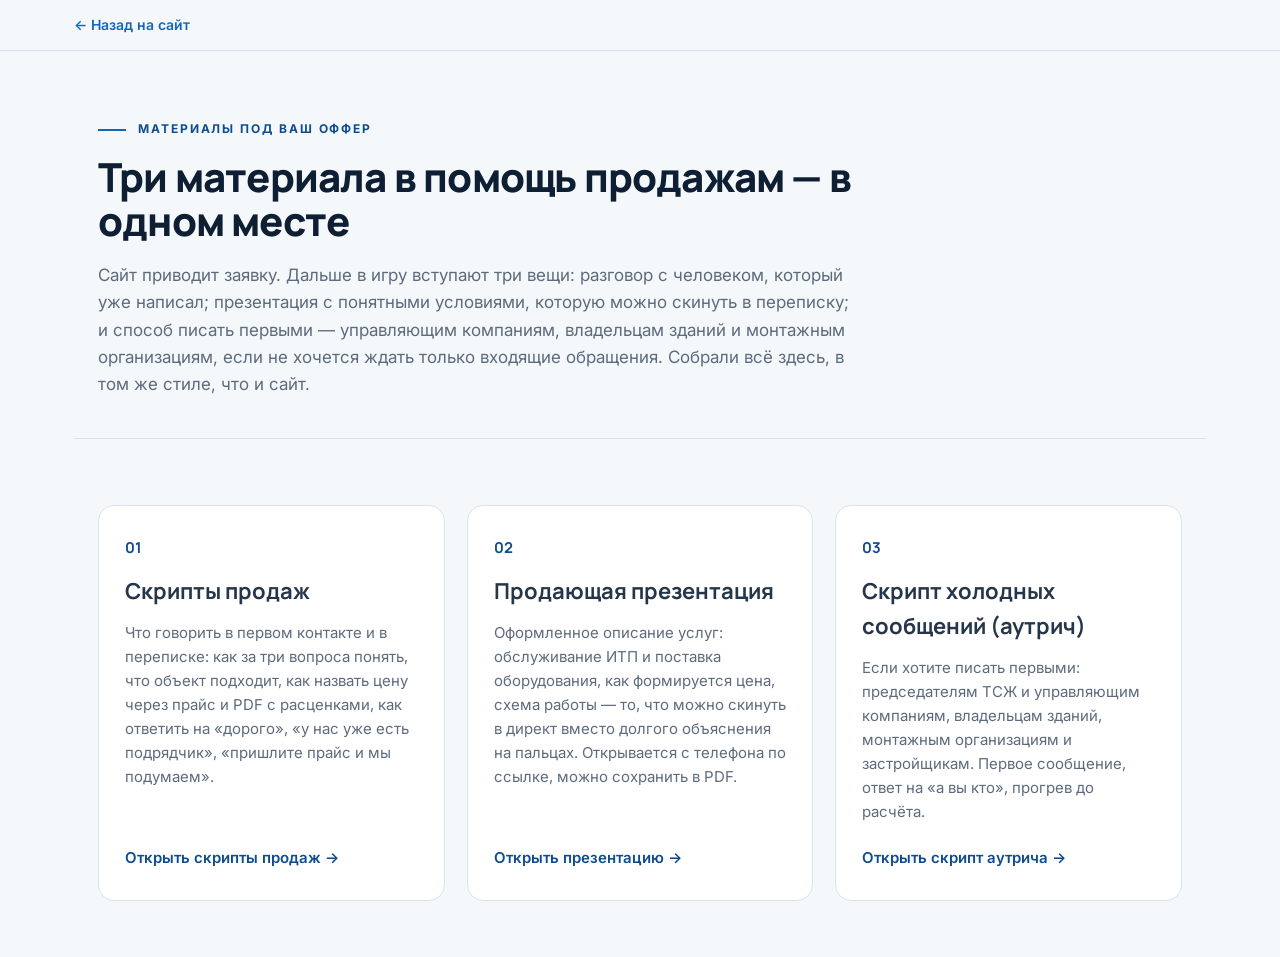
==== materials.html @ 443793bd "init: landing for ITP service and plumbing equipment" ====
<!DOCTYPE html>
<html lang="ru">
<head>
<meta charset="UTF-8">
<meta name="viewport" content="width=device-width, initial-scale=1.0">
<title>Материалы для продаж — ИТП и сантехника</title>
<meta name="robots" content="noindex">
<link rel="icon" href="img/favicon.svg" type="image/svg+xml">
<link rel="preconnect" href="https://fonts.googleapis.com">
<link rel="preconnect" href="https://fonts.gstatic.com" crossorigin>
<link href="https://fonts.googleapis.com/css2?family=Manrope:wght@600;700;800&family=Inter:wght@400;500;600;700&display=swap" rel="stylesheet">
<link rel="stylesheet" href="styles.css">
<link rel="stylesheet" href="materials.css">
</head>
<body>

<div class="doc-bar">
  <div class="doc-bar__inner">
    <a href="index.html" class="doc-bar__back">← <span>Назад на сайт</span></a>
  </div>
</div>

<div class="container">

  <section class="doc-hero">
    <p class="section-tag">Материалы под ваш оффер</p>
    <h1>Три материала в помощь продажам — в одном месте</h1>
    <p class="doc-hero__lead">Сайт приводит заявку. Дальше в игру вступают три вещи: разговор с человеком, который уже написал; презентация с понятными условиями, которую можно скинуть в переписку; и способ писать первыми — управляющим компаниям, владельцам зданий и монтажным организациям, если не хочется ждать только входящие обращения. Собрали всё здесь, в том же стиле, что и сайт.</p>
  </section>

  <section class="doc-section">
    <div class="hub-grid">

      <div class="hub-card">
        <span class="hub-card__num">01</span>
        <p class="hub-card__title">Скрипты продаж</p>
        <p class="hub-card__lead">Что говорить в первом контакте и в переписке: как за три вопроса понять, что объект подходит, как назвать цену через прайс и PDF с расценками, как ответить на «дорого», «у нас уже есть подрядчик», «пришлите прайс и мы подумаем».</p>
        <a href="scripts.html" class="hub-card__link">Открыть скрипты продаж →</a>
      </div>

      <div class="hub-card">
        <span class="hub-card__num">02</span>
        <p class="hub-card__title">Продающая презентация</p>
        <p class="hub-card__lead">Оформленное описание услуг: обслуживание ИТП и поставка оборудования, как формируется цена, схема работы — то, что можно скинуть в директ вместо долгого объяснения на пальцах. Открывается с телефона по ссылке, можно сохранить в PDF.</p>
        <a href="presentation.html" class="hub-card__link">Открыть презентацию →</a>
      </div>

      <div class="hub-card">
        <span class="hub-card__num">03</span>
        <p class="hub-card__title">Скрипт холодных сообщений (аутрич)</p>
        <p class="hub-card__lead">Если хотите писать первыми: председателям ТСЖ и управляющим компаниям, владельцам зданий, монтажным организациям и застройщикам. Первое сообщение, ответ на «а вы кто», прогрев до расчёта.</p>
        <a href="outreach.html" class="hub-card__link">Открыть скрипт аутрича →</a>
      </div>

    </div>
  </section>

</div>

<script src="script.js"></script>
</body>
</html>
---- styles.css ----
:root {
  --clr-bg: #f5f8fb;
  --clr-bg-alt: #eaf0f6;
  --clr-surface: #ffffff;
  --clr-ink: #0f1f33;
  --clr-text: #25364a;
  --clr-text-soft: #5d6b7d;
  --clr-line: #d9e2ec;
  --clr-accent: #1466b8;
  --clr-accent-dark: #0e4c8f;
  --clr-accent-soft: #e6f0fb;
  --radius: 16px;
  --shadow: 0 18px 44px rgba(15, 40, 80, 0.09);
  --ff-head: 'Manrope', 'Segoe UI', sans-serif;
  --ff-body: 'Inter', sans-serif;
}

* { box-sizing: border-box; margin: 0; padding: 0; }
html { scroll-behavior: smooth; }
body {
  font-family: var(--ff-body);
  background: var(--clr-bg);
  color: var(--clr-text);
  line-height: 1.6;
  -webkit-font-smoothing: antialiased;
}
img { max-width: 100%; display: block; }
a { color: inherit; text-decoration: none; }
ul { list-style: none; }
h1, h2, h3, h4 { font-family: var(--ff-head); font-weight: 500; color: var(--clr-ink); line-height: 1.1; letter-spacing: -0.005em; }
.container { max-width: 1180px; margin: 0 auto; padding: 0 24px; }
section { padding: 92px 0; }
.section-tag {
  display: inline-block;
  font-size: 12px;
  font-weight: 700;
  letter-spacing: 0.16em;
  text-transform: uppercase;
  color: var(--clr-accent-dark);
  margin-bottom: 16px;
}
.section-tag::before { content: ''; display: inline-block; width: 28px; height: 2px; background: var(--clr-accent); vertical-align: middle; margin-right: 12px; }
.section-title { font-size: 46px; max-width: 800px; margin-bottom: 16px; }
.section-lead { font-size: 17px; color: var(--clr-text-soft); max-width: 720px; margin-bottom: 48px; }

/* Buttons */
.btn {
  display: inline-flex;
  align-items: center;
  justify-content: center;
  gap: 8px;
  font-family: var(--ff-body);
  font-weight: 600;
  font-size: 15px;
  padding: 15px 28px;
  border-radius: 999px;
  border: 1px solid transparent;
  cursor: pointer;
  transition: all 0.2s ease;
  white-space: nowrap;
}
.btn--primary { background: var(--clr-accent); color: #fff; }
.btn--primary:hover { background: var(--clr-accent-dark); }
.btn--dark { background: var(--clr-ink); color: #fff; }
.btn--dark:hover { background: var(--clr-accent-dark); }
.btn--outline { background: transparent; border-color: var(--clr-ink); color: var(--clr-ink); }
.btn--outline:hover { background: var(--clr-ink); color: #fff; }
.btn--block { width: 100%; }

/* Header */
.header {
  position: sticky;
  top: 0;
  z-index: 100;
  background: rgba(245, 248, 251, 0.92);
  backdrop-filter: blur(12px);
  border-bottom: 1px solid transparent;
  transition: border-color 0.2s ease, box-shadow 0.2s ease;
}
.header.scrolled { border-bottom-color: var(--clr-line); box-shadow: 0 6px 24px rgba(15, 40, 80, 0.05); }
.header__inner { display: flex; align-items: center; justify-content: space-between; gap: 24px; min-width: 0; padding: 12px 24px; max-width: 1180px; margin: 0 auto; }
.logo { display: flex; align-items: center; flex-shrink: 0; }
.logo img { height: 42px; width: auto; }
.nav { display: flex; align-items: center; gap: 28px; }
.nav a { white-space: nowrap; font-size: 14px; font-weight: 500; color: var(--clr-text); transition: color 0.2s ease; }
.nav a:hover { color: var(--clr-accent); }
.header__right { display: flex; align-items: center; gap: 18px; flex-shrink: 0; }
.header__phone { font-weight: 600; font-size: 15px; white-space: nowrap; }
.burger { display: none; width: 42px; height: 42px; border: 1px solid var(--clr-line); background: var(--clr-surface); border-radius: 12px; cursor: pointer; position: relative; flex: none; }
.burger span, .burger::before, .burger::after { content: ''; position: absolute; left: 11px; right: 11px; height: 2px; background: var(--clr-ink); border-radius: 2px; transition: all 0.2s ease; }
.burger::before { top: 14px; }
.burger span { top: 20px; }
.burger::after { top: 26px; }
.burger.is-open::before { top: 20px; transform: rotate(45deg); }
.burger.is-open span { opacity: 0; }
.burger.is-open::after { top: 20px; transform: rotate(-45deg); }

/* Hero */
.hero { padding: 56px 0 80px; position: relative; overflow: hidden; }
.hero__grid { display: grid; grid-template-columns: 1.05fr 0.95fr; gap: 56px; align-items: center; position: relative; }
.hero h1 { font-size: 66px; margin-bottom: 24px; font-weight: 500; }
.hero h1 em { font-style: normal; color: var(--clr-accent); }
.hero__lead { font-size: 18px; color: var(--clr-text-soft); max-width: 560px; margin-bottom: 34px; }
.hero__cta { display: flex; flex-wrap: wrap; gap: 14px; margin-bottom: 36px; }
.hero__chips { display: flex; flex-wrap: wrap; gap: 10px; }
.chip { font-size: 13px; font-weight: 600; padding: 8px 16px; border-radius: 999px; border: 1px solid var(--clr-line); background: var(--clr-surface); color: var(--clr-text); }
.hero__visual { position: relative; }
.hero__photo { border-radius: 24px; overflow: hidden; box-shadow: var(--shadow); aspect-ratio: 4 / 4.4; background: var(--clr-bg-alt); }
.hero__photo img { width: 100%; height: 100%; object-fit: cover; }
.hero__card {
  position: absolute;
  left: -36px; bottom: 28px;
  width: 300px;
  background: var(--clr-surface);
  border: 1px solid var(--clr-line);
  border-radius: 18px;
  padding: 22px 22px 20px;
  box-shadow: var(--shadow);
}
.hero__card .hero__card-tag { font-size: 11px; font-weight: 700; letter-spacing: 0.14em; text-transform: uppercase; color: var(--clr-accent-dark); margin-bottom: 8px; }
.hero__card h3 { font-size: 22px; margin-bottom: 8px; line-height: 1.15; }
.hero__card p { font-size: 13.5px; color: var(--clr-text-soft); margin-bottom: 14px; }
.hero__card .btn { padding: 11px 20px; font-size: 14px; }

/* Stats */
.stats { padding: 0; }
.stats__row { display: grid; grid-template-columns: repeat(4, 1fr); border: 1px solid var(--clr-line); border-radius: var(--radius); background: var(--clr-surface); overflow: hidden; }
.stat { padding: 28px 26px; border-left: 1px solid var(--clr-line); }
.stat:first-child { border-left: none; }
.stat b { display: block; font-family: var(--ff-head); font-size: 42px; font-weight: 500; color: var(--clr-accent); line-height: 1; margin-bottom: 8px; }
.stat span { font-size: 14px; color: var(--clr-text-soft); }

/* Pain / solution */
.alt { background: var(--clr-bg-alt); }
.versus { display: grid; grid-template-columns: 1fr 1fr; gap: 22px; }
.versus__col { background: var(--clr-surface); border: 1px solid var(--clr-line); border-radius: 20px; padding: 34px 32px; }
.versus__col--good { border-color: var(--clr-ink); }
.versus__col .versus__label { font-size: 12px; font-weight: 700; letter-spacing: 0.14em; text-transform: uppercase; color: var(--clr-text-soft); margin-bottom: 8px; }
.versus__col--good .versus__label { color: var(--clr-accent-dark); }
.versus__col h3 { font-size: 30px; margin-bottom: 20px; }
.versus__col li { position: relative; padding: 12px 0 12px 30px; border-top: 1px solid var(--clr-line); font-size: 15px; }
.versus__col li:first-child { border-top: none; }
.versus__col li::before { content: '×'; position: absolute; left: 2px; top: 10px; font-size: 22px; line-height: 1.3; color: #b0b0b6; }
.versus__col--good li::before { content: '✓'; font-size: 16px; top: 13px; color: var(--clr-accent); font-weight: 700; }

/* Services */
.srv-grid { display: grid; grid-template-columns: repeat(3, 1fr); gap: 20px; }
.srv { background: var(--clr-surface); border: 1px solid var(--clr-line); border-radius: var(--radius); overflow: hidden; display: flex; flex-direction: column; transition: transform 0.2s ease, box-shadow 0.2s ease, border-color 0.2s ease; }
.srv:hover { transform: translateY(-4px); box-shadow: var(--shadow); border-color: var(--clr-ink); }
.srv__img { aspect-ratio: 16 / 10; overflow: hidden; background: var(--clr-bg-alt); }
.srv__img img { width: 100%; height: 100%; object-fit: cover; }
.srv__body { padding: 26px 26px 28px; display: flex; flex-direction: column; flex: 1; }
.srv .srv__price { flex: none; font-size: 12px; font-weight: 700; letter-spacing: 0.1em; text-transform: uppercase; color: var(--clr-accent-dark); margin-bottom: 8px; }
.srv h3 { font-size: 28px; margin-bottom: 10px; }
.srv p { font-size: 15px; color: var(--clr-text-soft); flex: 1; }
.srv ul { margin-top: 14px; }
.srv li { font-size: 14px; padding: 4px 0 4px 22px; position: relative; }
.srv li::before { content: ''; position: absolute; left: 0; top: 13px; width: 10px; height: 2px; background: var(--clr-accent); }

/* Pricing */
.price-block { margin-bottom: 44px; }
.price-block h3 { font-size: 30px; margin-bottom: 6px; }
.price-block > p { color: var(--clr-text-soft); font-size: 15px; margin-bottom: 20px; }
.tariffs { display: grid; grid-template-columns: repeat(3, 1fr); gap: 18px; }
.tariff { background: var(--clr-surface); border: 1px solid var(--clr-line); border-radius: var(--radius); padding: 28px 26px; display: flex; flex-direction: column; position: relative; }
.tariff--hit { border-color: var(--clr-ink); box-shadow: var(--shadow); }
.tariff__badge { position: absolute; top: -12px; left: 24px; background: var(--clr-accent); color: #fff; font-size: 11px; font-weight: 700; letter-spacing: 0.1em; text-transform: uppercase; padding: 5px 12px; border-radius: 999px; }
.tariff .tariff__name { font-family: var(--ff-head); font-size: 26px; font-weight: 500; color: var(--clr-ink); margin-bottom: 6px; }
.tariff .tariff__price { font-family: var(--ff-head); font-size: 38px; font-weight: 500; color: var(--clr-accent); line-height: 1; margin-bottom: 4px; }
.tariff .tariff__price small { font-size: 16px; color: var(--clr-text-soft); font-weight: 400; }
.tariff .tariff__unit { font-size: 13px; color: var(--clr-text-soft); margin-bottom: 16px; }
.tariff p { font-size: 14.5px; color: var(--clr-text-soft); }
.tariff .tariff__name { font-size: 26px; color: var(--clr-ink); }
.price-note { font-size: 13.5px; color: var(--clr-text-soft); background: var(--clr-surface); border: 1px dashed var(--clr-line); border-radius: 12px; padding: 14px 18px; margin-top: 18px; }
.price-note b { color: var(--clr-ink); }
.furniture-row { display: flex; align-items: center; justify-content: space-between; gap: 24px; background: var(--clr-ink); color: #fff; border-radius: 20px; padding: 32px 36px; }
.furniture-row h3 { color: #fff; font-size: 28px; margin-bottom: 6px; }
.furniture-row p { color: #42546a; font-size: 15px; max-width: 640px; }

/* Offers */
.offer-grid { display: grid; grid-template-columns: repeat(3, 1fr); gap: 20px; }
.offer-card { background: var(--clr-surface); border: 1px solid var(--clr-line); border-radius: var(--radius); padding: 30px 28px; }
.offer-card__num { font-family: var(--ff-head); font-size: 38px; color: var(--clr-accent); line-height: 1; margin-bottom: 14px; font-weight: 500; }
.offer-card h3 { font-size: 24px; margin-bottom: 10px; }
.offer-card p { font-size: 15px; color: var(--clr-text-soft); }
.offer-card--gift { background: var(--clr-accent-soft); border-color: transparent; }

/* Steps */
.steps { display: grid; grid-template-columns: repeat(3, 1fr); gap: 20px; }
.step { background: var(--clr-surface); border: 1px solid var(--clr-line); border-radius: var(--radius); padding: 28px 26px; }
.step__n { display: inline-flex; width: 42px; height: 42px; align-items: center; justify-content: center; border-radius: 50%; background: var(--clr-ink); color: #fff; font-weight: 700; font-size: 15px; margin-bottom: 18px; }
.step h3 { font-size: 24px; margin-bottom: 10px; }
.step p { font-size: 14.5px; color: var(--clr-text-soft); }
.terms { margin-top: 22px; font-size: 14.5px; color: var(--clr-text-soft); background: var(--clr-surface); border-left: 3px solid var(--clr-accent); border-radius: 0 12px 12px 0; padding: 16px 20px; }

/* Portfolio */
.gallery { display: grid; grid-template-columns: repeat(12, 1fr); grid-auto-rows: 200px; gap: 14px; }
.gallery figure { border-radius: 16px; overflow: hidden; background: var(--clr-bg-alt); }
.gallery img { width: 100%; height: 100%; object-fit: cover; transition: transform 0.5s ease; }
.gallery figure:hover img { transform: scale(1.04); }
.g1 { grid-column: span 7; grid-row: span 2; }
.g2 { grid-column: span 5; }
.g3 { grid-column: span 5; }
.g4 { grid-column: span 4; grid-row: span 2; }
.g5 { grid-column: span 8; }
.g6 { grid-column: span 4; }
.g7 { grid-column: span 4; }

/* Partners */
.partners { display: grid; grid-template-columns: 1fr 1fr; gap: 40px; align-items: center; background: var(--clr-ink); border-radius: 24px; padding: 48px 48px; color: #fff; }
.partners .section-tag { color: #8fc1f0; }
.partners .section-tag::before { background: #8fc1f0; }
.partners h2 { color: #fff; font-size: 38px; margin-bottom: 14px; }
.partners p { color: #42546a; font-size: 15.5px; }
.partners__list { display: grid; gap: 10px; }
.partners__list div { border: 1px solid #d9e2ec; border-radius: 12px; padding: 14px 18px; font-weight: 500; }
.partners .btn { margin-top: 22px; }

/* FAQ */
.faq { max-width: 860px; }
.faq__item { border-bottom: 1px solid var(--clr-line); }
.faq__item summary { list-style: none; cursor: pointer; padding: 24px 0; font-family: var(--ff-head); font-size: 26px; font-weight: 500; color: var(--clr-ink); display: flex; justify-content: space-between; gap: 20px; align-items: center; }
.faq__item summary::-webkit-details-marker { display: none; }
.faq__item summary::after { content: '+'; font-family: var(--ff-body); font-size: 26px; color: var(--clr-accent); flex: none; transition: transform 0.2s ease; }
.faq__item[open] summary::after { transform: rotate(45deg); }
.faq__item p { padding: 0 0 24px; color: var(--clr-text-soft); max-width: 720px; }

/* Contact */
.contact__grid { display: grid; grid-template-columns: 1fr 1fr; gap: 40px; align-items: start; }
.form { background: var(--clr-surface); border: 1px solid var(--clr-line); border-radius: 24px; padding: 38px 34px; box-shadow: var(--shadow); }
.form h3 { font-size: 34px; margin-bottom: 8px; }
.form__sub { color: var(--clr-text-soft); font-size: 15px; margin-bottom: 24px; }
.field { margin-bottom: 14px; }
.field label { display: block; font-size: 13px; font-weight: 600; margin-bottom: 6px; color: var(--clr-text); }
.field input, .field select, .field textarea {
  width: 100%;
  font-family: var(--ff-body);
  font-size: 15px;
  padding: 14px 16px;
  border: 1px solid var(--clr-line);
  border-radius: 12px;
  background: var(--clr-bg);
  color: var(--clr-ink);
  transition: border-color 0.2s ease;
}
.field input:focus, .field select:focus, .field textarea:focus { outline: none; border-color: var(--clr-accent); background: #fff; }
.field-row { display: grid; grid-template-columns: 1fr 1fr; gap: 14px; }
.form__agree { font-size: 12px; color: var(--clr-text-soft); margin-top: 14px; }
.form__agree a { color: var(--clr-accent-dark); text-decoration: underline; }
.contacts { display: grid; gap: 14px; }
.contact-card { display: flex; gap: 16px; align-items: flex-start; background: var(--clr-surface); border: 1px solid var(--clr-line); border-radius: 16px; padding: 20px 22px; }
.contact-card__icon { width: 44px; height: 44px; border-radius: 12px; background: var(--clr-accent-soft); color: var(--clr-accent-dark); display: flex; align-items: center; justify-content: center; flex: none; }
.contact-card__icon svg { width: 22px; height: 22px; }
.contact-card small { display: block; font-size: 12px; font-weight: 700; letter-spacing: 0.1em; text-transform: uppercase; color: var(--clr-text-soft); margin-bottom: 3px; }
.contact-card b { font-weight: 600; font-size: 16px; color: var(--clr-ink); }
.contact-card a:hover { color: var(--clr-accent); }
.map { border-radius: 16px; overflow: hidden; border: 1px solid var(--clr-line); }
.map iframe { display: block; width: 100%; height: 260px; border: 0; }

/* Footer */
.footer { padding: 44px 0; border-top: 1px solid var(--clr-line); font-size: 14px; color: var(--clr-text-soft); }
.footer__inner { display: flex; justify-content: space-between; align-items: center; gap: 20px; flex-wrap: wrap; }
.footer__links { display: flex; gap: 22px; flex-wrap: wrap; }
.footer a:hover { color: var(--clr-accent); }

/* FAB */
.fab { position: fixed; right: 20px; bottom: 20px; z-index: 90; display: flex; align-items: center; gap: 10px; padding: 14px 22px; background: var(--clr-accent); color: #fff; border-radius: 999px; font-weight: 600; font-size: 14px; box-shadow: 0 12px 30px rgba(20, 102, 184, 0.32); transition: background 0.2s ease; }
.fab:hover { background: var(--clr-accent-dark); }
.fab svg { width: 20px; height: 20px; }

/* Reveal */
.reveal { opacity: 0; transform: translateY(20px); transition: opacity 0.6s ease, transform 0.6s ease; }
.reveal.is-visible { opacity: 1; transform: none; }

/* Responsive */
@media (max-width: 1400px) {
  .header__phone { display: none; }
}
@media (max-width: 1180px) {
  .nav { gap: 18px; }
  .nav a { font-size: 13px; }
  .hero h1 { font-size: 56px; }
  .hero__card { left: -16px; }
}
@media (max-width: 1100px) {
  .burger { display: block; }
  .nav {
    position: absolute;
    top: 100%; left: 0; right: 0;
    flex-direction: column;
    align-items: flex-start;
    gap: 0;
    background: var(--clr-bg);
    border-bottom: 1px solid var(--clr-line);
    padding: 8px 24px 20px;
    display: none;
  }
  .nav.is-open { display: flex; }
  .nav a { padding: 14px 0; width: 100%; font-size: 16px; border-bottom: 1px solid var(--clr-line); }
  .header__phone { display: none; }
  .header__inner { position: relative; }
  .srv-grid, .offer-grid, .steps { grid-template-columns: repeat(2, 1fr); }
}
@media (max-width: 900px) {
  section { padding: 68px 0; }
  .section-title { font-size: 36px; }
  .hero { padding: 36px 0 60px; }
  .hero__grid, .contact__grid, .versus, .partners { grid-template-columns: 1fr; gap: 36px; }
  .hero h1 { font-size: 46px; }
  .hero__card { left: 16px; right: 16px; width: auto; bottom: 16px; }
  .stats__row { grid-template-columns: repeat(2, 1fr); }
  .stat:nth-child(3) { border-left: none; }
  .stat:nth-child(n+3) { border-top: 1px solid var(--clr-line); }
  .tariffs { grid-template-columns: 1fr; }
  .furniture-row { flex-direction: column; align-items: flex-start; }
  .gallery { grid-auto-rows: 150px; }
  .partners { padding: 34px 26px; }
}
@media (max-width: 560px) {
  .container, .header__inner { padding-left: 16px; padding-right: 16px; }
  .header .btn { display: none; }
  .hero h1 { font-size: 38px; }
  .section-title { font-size: 31px; }
  .srv-grid, .offer-grid, .steps { grid-template-columns: 1fr; }
  .field-row { grid-template-columns: 1fr; }
  .form { padding: 28px 20px; }
  .stat b { font-size: 34px; }
  .stat { padding: 22px 18px; }
  .versus__col { padding: 26px 22px; }
  .fab span { display: none; }
  .fab { padding: 15px; }
  .faq__item summary { font-size: 22px; }
  .hero__photo { aspect-ratio: 4 / 5; }
  .gallery { grid-template-columns: repeat(2, 1fr); grid-auto-rows: 140px; }
  .g1 { grid-column: span 2; grid-row: span 2; }
  .g2, .g3, .g6, .g7 { grid-column: span 1; grid-row: span 1; }
  .g5 { grid-column: span 2; grid-row: span 1; }
  .g4 { grid-column: span 1; grid-row: span 2; }
  .logo img { height: 36px; }
}

/* ===== ITP overrides ===== */
h1, h2, h3, h4 { font-weight: 800; letter-spacing: -0.02em; line-height: 1.12; }
.hero h1 { font-size: 50px; font-weight: 800; }
.section-title { font-size: 40px; }
.logo { gap: 12px; }
.logo__mark { width: 42px; height: 42px; flex: none; }
.logo__text { display: flex; flex-direction: column; line-height: 1.15; }
.logo__text b { font-family: var(--ff-head); font-size: 17px; font-weight: 800; color: var(--clr-ink); white-space: nowrap; }
.logo__text small { font-size: 12px; color: var(--clr-text-soft); white-space: nowrap; }
.hero__diagram { background: linear-gradient(160deg, #ffffff 0%, #e6f0fb 100%); border-radius: 24px; border: 1px solid var(--clr-line); box-shadow: var(--shadow); padding: 18px; aspect-ratio: 4 / 4.2; display: flex; align-items: center; justify-content: center; }
.hero__diagram svg { width: 100%; height: 100%; }
.srv__img--svg { display: flex; align-items: center; justify-content: center; background: linear-gradient(160deg, #ffffff 0%, #e6f0fb 100%); }
.srv__img--svg svg { width: 100%; height: 100%; }
.stat b { font-size: 36px; }
.tariff .tariff__price { font-size: 32px; }
.tariff .tariff__name { font-size: 22px; }
.furniture-row { background: var(--clr-accent-soft); color: var(--clr-ink); border: 1px solid #c5dbf3; }
.furniture-row h3 { color: var(--clr-ink); }
.furniture-row p { color: var(--clr-text-soft); }
.aud { display: grid; grid-template-columns: repeat(4, 1fr); gap: 18px; }
.aud__item { background: var(--clr-surface); border: 1px solid var(--clr-line); border-radius: var(--radius); padding: 26px 22px; }
.aud__icon { width: 46px; height: 46px; border-radius: 12px; background: var(--clr-accent-soft); color: var(--clr-accent-dark); display: flex; align-items: center; justify-content: center; margin-bottom: 16px; }
.aud__icon svg { width: 24px; height: 24px; }
.aud__item h3 { font-size: 19px; margin-bottom: 8px; }
.aud__item p { font-size: 14.5px; color: var(--clr-text-soft); }
.faq__item summary { font-size: 21px; font-weight: 700; }
.step h3, .offer-card h3 { font-size: 21px; }
.srv h3 { font-size: 24px; }
.svg-pipe { fill: none; stroke: #1466b8; stroke-width: 7; stroke-linecap: round; stroke-linejoin: round; }
.svg-pipe--hot { stroke: #e2761b; }
.svg-box { fill: #fff; stroke: #0f1f33; stroke-width: 2.5; }
.svg-fill { fill: #e6f0fb; }
.svg-txt { font-family: 'Manrope', sans-serif; font-size: 15px; font-weight: 700; fill: #0f1f33; }
.svg-txt--s { font-size: 12.5px; font-weight: 600; fill: #5d6b7d; }
@media (max-width: 1180px) { .hero h1 { font-size: 44px; } }
@media (max-width: 1100px) { .aud { grid-template-columns: repeat(2, 1fr); } }
@media (max-width: 900px) { .hero h1 { font-size: 38px; } .section-title { font-size: 32px; } }
@media (max-width: 560px) { .hero h1 { font-size: 32px; } .section-title { font-size: 28px; } .aud { grid-template-columns: 1fr; } .logo__text small { display: none; } .hero__diagram { aspect-ratio: 1 / 1; } }
---- materials.css ----
/* Стили для материалов: скрипты продаж, презентация, аутрич */

.doc-bar {
  position: sticky;
  top: 0;
  z-index: 50;
  background: rgba(245, 248, 251, 0.94);
  backdrop-filter: blur(10px);
  border-bottom: 1px solid var(--clr-line);
}
.doc-bar__inner {
  display: flex;
  align-items: center;
  justify-content: space-between;
  gap: 16px;
  padding: 14px 24px;
  max-width: 1180px;
  margin: 0 auto;
}
.doc-bar__back { font-weight: 600; font-size: 14px; color: var(--clr-accent); }
.doc-bar__back:hover { color: var(--clr-accent-dark); }
.doc-bar__actions { display: flex; gap: 10px; align-items: center; }

.doc-hero { padding: 64px 0 40px; max-width: 1180px; margin: 0 auto; padding-left: 24px; padding-right: 24px; }
.doc-hero h1 { font-size: 40px; max-width: 860px; margin-bottom: 18px; }
.doc-hero__lead { font-size: 17px; color: var(--clr-text-soft); max-width: 760px; }

.toc {
  display: flex;
  flex-wrap: wrap;
  gap: 10px;
  margin-top: 30px;
  padding-top: 26px;
  border-top: 1px solid var(--clr-line);
}
.toc a {
  font-size: 14px;
  font-weight: 600;
  padding: 8px 16px;
  border-radius: 999px;
  background: var(--clr-surface);
  border: 1px solid var(--clr-line);
  transition: all 0.2s ease;
}
.toc a:hover { border-color: var(--clr-accent); color: var(--clr-accent); }

.doc-section { padding: 56px 24px; border-top: 1px solid var(--clr-line); max-width: 1180px; margin: 0 auto; }
.doc-section:first-of-type { border-top: none; }
.doc-section h2 { font-size: 30px; margin-bottom: 10px; }
.doc-section__lead { color: var(--clr-text-soft); max-width: 780px; margin-bottom: 34px; }

.card {
  background: var(--clr-surface);
  border: 1px solid var(--clr-line);
  border-radius: var(--radius);
  padding: 26px 28px;
  margin-bottom: 18px;
}
.card__title {
  font-family: var(--ff-head);
  font-size: 20px;
  font-weight: 700;
  margin-bottom: 12px;
}
.card__note { font-size: 14px; color: var(--clr-text-soft); margin-top: 12px; }
.card p + p { margin-top: 10px; }

.card__step {
  display: inline-flex;
  align-items: center;
  justify-content: center;
  width: 30px;
  height: 30px;
  border-radius: 50%;
  background: var(--clr-accent);
  color: #fff;
  font-size: 14px;
  font-weight: 700;
  font-family: var(--ff-body);
  margin-right: 12px;
  flex: none;
}
.card__head { display: flex; align-items: center; margin-bottom: 14px; }
.card__head .card__title { margin-bottom: 0; }

.say {
  border-left: 3px solid var(--clr-accent);
  background: var(--clr-bg-alt);
  border-radius: 0 10px 10px 0;
  padding: 14px 18px;
  margin: 12px 0;
  font-size: 15px;
}
.say + .say { margin-top: 10px; }
.say__who {
  display: block;
  font-size: 12px;
  font-weight: 700;
  letter-spacing: 0.1em;
  text-transform: uppercase;
  color: var(--clr-accent);
  margin-bottom: 6px;
}
.say--client {
  border-left-color: var(--clr-text-soft);
  background: var(--clr-surface);
  border: 1px solid var(--clr-line);
  border-left: 3px solid var(--clr-text-soft);
}
.say--client .say__who { color: var(--clr-text-soft); }
.say--stop {
  border-left-color: #b03a2e;
  background: #fdf3f1;
}
.say--stop .say__who { color: #b03a2e; }

.ul { margin: 12px 0 0 20px; }
.ul li { margin-bottom: 8px; }
.ul li::marker { color: var(--clr-accent); }

.grid-2 { display: grid; grid-template-columns: repeat(2, 1fr); gap: 18px; }
.grid-2 .card { margin-bottom: 0; }
.grid-3 { display: grid; grid-template-columns: repeat(3, 1fr); gap: 18px; }
.grid-3 .card { margin-bottom: 0; }

.tag {
  display: inline-block;
  font-size: 12px;
  font-weight: 700;
  letter-spacing: 0.08em;
  text-transform: uppercase;
  color: var(--clr-accent-dark);
  background: var(--clr-accent-soft);
  border-radius: 999px;
  padding: 5px 12px;
  margin-bottom: 12px;
}

.tip {
  background: var(--clr-accent-soft);
  border-radius: var(--radius);
  padding: 22px 26px;
  margin-top: 24px;
  border: 1px dashed var(--clr-accent);
}
.tip strong { color: var(--clr-accent-dark); }

.calc { width: 100%; border-collapse: collapse; margin-top: 16px; font-size: 15px; }
.calc td { padding: 12px 0; border-bottom: 1px solid var(--clr-line); }
.calc td:last-child { text-align: right; font-weight: 600; white-space: nowrap; }
.calc tr:last-child td { border-bottom: none; font-size: 17px; padding-top: 16px; }
.calc tr:last-child td:last-child { color: var(--clr-accent-dark); }

.pitch { text-align: center; padding: 70px 24px 40px; max-width: 1180px; margin: 0 auto; }
.pitch h1 { font-size: 46px; margin: 14px auto 20px; max-width: 900px; }
.pitch__lead { font-size: 18px; color: var(--clr-text-soft); max-width: 700px; margin: 0 auto 30px; }
.pitch__meta {
  display: flex;
  justify-content: center;
  flex-wrap: wrap;
  gap: 34px;
  padding-top: 28px;
  border-top: 1px solid var(--clr-line);
  max-width: 800px;
  margin: 0 auto;
}
.pitch__meta div { text-align: center; }
.pitch__meta b { display: block; font-family: var(--ff-head); font-size: 24px; color: var(--clr-accent-dark); }
.pitch__meta span { font-size: 13px; color: var(--clr-text-soft); }

.offer {
  display: flex;
  justify-content: space-between;
  align-items: baseline;
  gap: 20px;
  padding: 18px 0;
  border-bottom: 1px solid var(--clr-line);
}
.offer:last-child { border-bottom: none; }
.offer__name { font-weight: 600; }
.offer__desc { display: block; font-weight: 400; font-size: 14px; color: var(--clr-text-soft); margin-top: 4px; }
.offer__price { white-space: nowrap; font-family: var(--ff-head); font-size: 19px; color: var(--clr-accent-dark); }

.cta-final {
  background: var(--clr-accent-soft);
  border-radius: var(--radius);
  padding: 54px 40px;
  text-align: center;
  margin: 20px 24px 70px;
  max-width: 1132px;
  margin-left: auto;
  margin-right: auto;
}
.cta-final h2 { color: var(--clr-ink); font-size: 30px; margin-bottom: 12px; }
.cta-final p { color: var(--clr-text-soft); max-width: 560px; margin: 0 auto 26px; }

.eyebrow--center { display: block; text-align: center; margin: 0 auto 14px; width: fit-content; }

@media (max-width: 560px) {
  .doc-bar__actions .btn--outline { display: none; }
  .doc-bar__actions .btn { padding: 10px 16px; font-size: 14px; }
}

@media (max-width: 860px) {
  .grid-2, .grid-3 { grid-template-columns: 1fr; }
  .doc-hero h1 { font-size: 28px; }
  .pitch h1 { font-size: 32px; }
  .doc-section h2 { font-size: 24px; }
  .doc-bar__inner { padding: 12px 18px; }
  .doc-bar__back span { display: none; }
  .offer { flex-direction: column; gap: 6px; }
}

@media print {
  .doc-bar, .toc, .fab, .no-print { display: none !important; }
  body { background: #fff; font-size: 12pt; }
  .card, .tip, .say { break-inside: avoid; }
  .doc-section { padding: 22px 0; page-break-inside: auto; }
  .cta-final { background: #fff; border: 2px solid var(--clr-accent-dark); }
  .cta-final h2 { color: var(--clr-accent-dark); }
  .cta-final p { color: var(--clr-text-soft); }
  a { text-decoration: none; }
}

/* Хаб-страница материалов */
.hub-grid {
  display: grid;
  grid-template-columns: repeat(3, 1fr);
  gap: 22px;
  margin-top: 10px;
}
.hub-card {
  background: var(--clr-surface);
  border: 1px solid var(--clr-line);
  border-radius: var(--radius);
  padding: 30px 26px;
  display: flex;
  flex-direction: column;
  transition: border-color 0.2s ease, transform 0.2s ease;
}
.hub-card:hover { border-color: var(--clr-accent); transform: translateY(-3px); }
.hub-card__num {
  font-family: var(--ff-head);
  font-size: 15px;
  font-weight: 700;
  color: var(--clr-accent-dark);
  margin-bottom: 14px;
}
.hub-card__title { font-family: var(--ff-head); font-size: 22px; font-weight: 700; margin-bottom: 12px; }
.hub-card__lead { color: var(--clr-text-soft); font-size: 15px; flex: 1; margin-bottom: 22px; }
.hub-card__link {
  display: inline-flex;
  align-items: center;
  gap: 8px;
  font-weight: 600;
  color: var(--clr-accent-dark);
  font-size: 15px;
}
.hub-card__link:hover { color: var(--clr-accent); }

@media (max-width: 860px) {
  .hub-grid { grid-template-columns: 1fr; }
}

.doc-section h2, .doc-hero h1, .pitch h1 { font-weight: 800; }
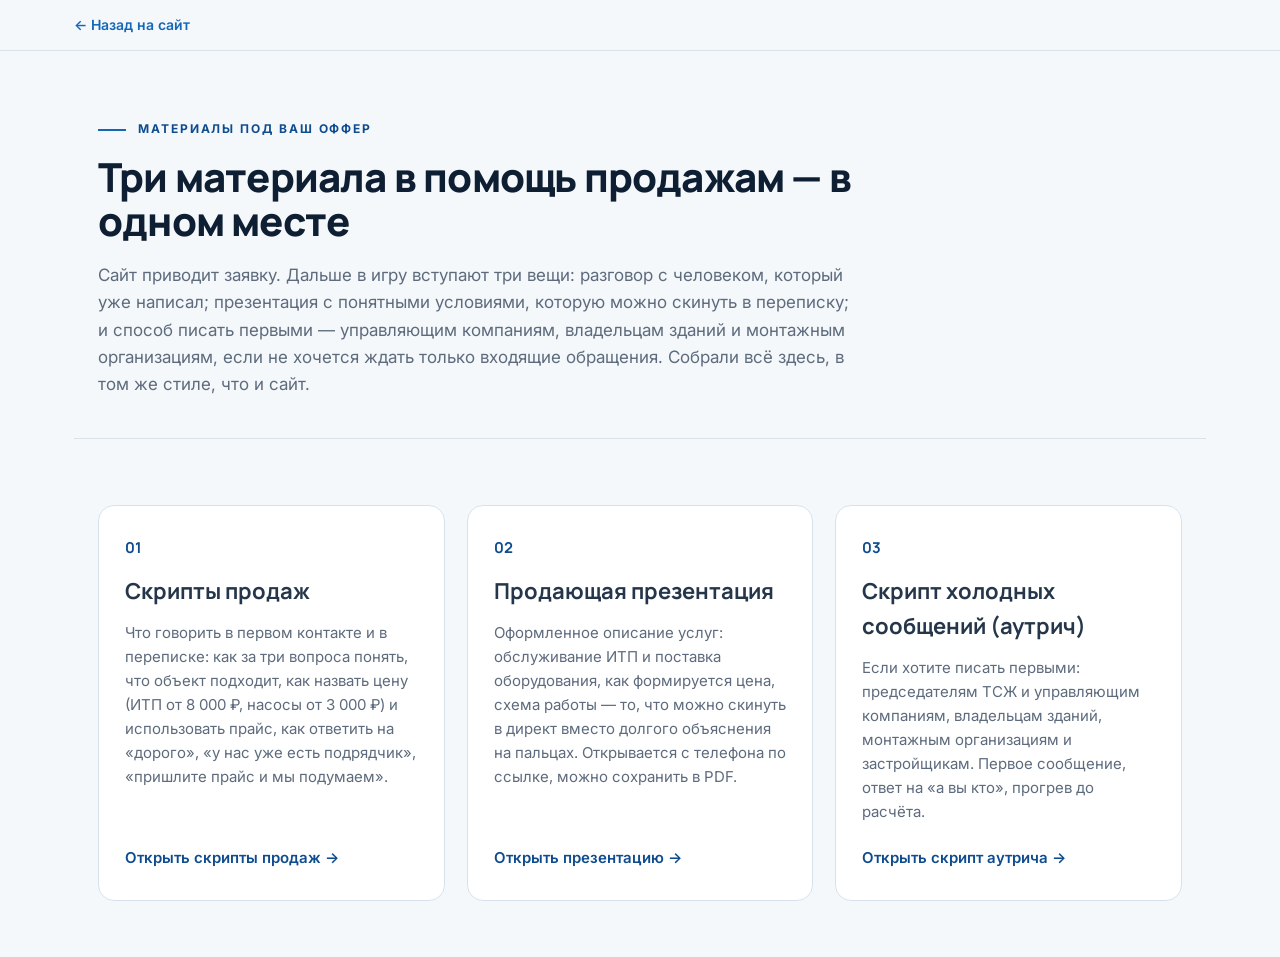
==== commit e52b6352: "update: real brand, prices, services, price list for СТТ" ====
--- a/materials.html
+++ b/materials.html
@@ -3,7 +3,7 @@
 <head>
 <meta charset="UTF-8">
 <meta name="viewport" content="width=device-width, initial-scale=1.0">
-<title>Материалы для продаж — ИТП и сантехника</title>
+<title>Материалы для продаж — Сибирские Технологии Тепла</title>
 <meta name="robots" content="noindex">
 <link rel="icon" href="img/favicon.svg" type="image/svg+xml">
 <link rel="preconnect" href="https://fonts.googleapis.com">
@@ -34,7 +34,7 @@
       <div class="hub-card">
         <span class="hub-card__num">01</span>
         <p class="hub-card__title">Скрипты продаж</p>
-        <p class="hub-card__lead">Что говорить в первом контакте и в переписке: как за три вопроса понять, что объект подходит, как назвать цену через прайс и PDF с расценками, как ответить на «дорого», «у нас уже есть подрядчик», «пришлите прайс и мы подумаем».</p>
+        <p class="hub-card__lead">Что говорить в первом контакте и в переписке: как за три вопроса понять, что объект подходит, как назвать цену (ИТП от 8 000 ₽, насосы от 3 000 ₽) и использовать прайс, как ответить на «дорого», «у нас уже есть подрядчик», «пришлите прайс и мы подумаем».</p>
         <a href="scripts.html" class="hub-card__link">Открыть скрипты продаж →</a>
       </div>
 
--- a/styles.css
+++ b/styles.css
@@ -377,3 +377,28 @@
 @media (max-width: 1100px) { .aud { grid-template-columns: repeat(2, 1fr); } }
 @media (max-width: 900px) { .hero h1 { font-size: 38px; } .section-title { font-size: 32px; } }
 @media (max-width: 560px) { .hero h1 { font-size: 32px; } .section-title { font-size: 28px; } .aud { grid-template-columns: 1fr; } .logo__text small { display: none; } .hero__diagram { aspect-ratio: 1 / 1; } }
+.hero__card { position: static; width: auto; left: auto; bottom: auto; margin-top: 16px; }
+@media (max-width: 900px) { .hero__card { left: auto; right: auto; } }
+
+/* v3 */
+.logo__text b { white-space: normal; font-size: 15px; max-width: 180px; line-height: 1.15; }
+.srv-grid--4 { grid-template-columns: repeat(2, 1fr); }
+.incl { display: grid; grid-template-columns: repeat(3, 1fr); gap: 20px; }
+.incl__card { background: var(--clr-surface); border: 1px solid var(--clr-line); border-radius: var(--radius); padding: 28px 26px; }
+.incl__tag { display: inline-flex; width: 38px; height: 38px; align-items: center; justify-content: center; border-radius: 50%; background: var(--clr-ink); color: #fff; font-weight: 700; font-size: 15px; margin-bottom: 16px; }
+.incl__card h3 { font-size: 21px; margin-bottom: 14px; }
+.incl__card li { font-size: 14px; padding: 6px 0 6px 20px; position: relative; color: var(--clr-text); }
+.incl__card li::before { content: ''; position: absolute; left: 0; top: 15px; width: 9px; height: 2px; background: var(--clr-accent); }
+.incl__note { margin-top: 14px; font-size: 14px; background: var(--clr-accent-soft); border-radius: 10px; padding: 12px 14px; color: var(--clr-ink); }
+.pricelist { margin-top: 28px; background: var(--clr-surface); border: 1px solid var(--clr-line); border-radius: var(--radius); }
+.pricelist summary { list-style: none; cursor: pointer; padding: 22px 26px; font-family: var(--ff-head); font-size: 20px; font-weight: 700; color: var(--clr-ink); display: flex; justify-content: space-between; gap: 16px; align-items: center; }
+.pricelist summary::-webkit-details-marker { display: none; }
+.pricelist summary::after { content: '+'; font-size: 26px; color: var(--clr-accent); transition: transform .2s ease; }
+.pricelist[open] summary::after { transform: rotate(45deg); }
+.pricelist__body { padding: 0 26px 24px; }
+.ptable { width: 100%; border-collapse: collapse; font-size: 15px; }
+.ptable td { padding: 11px 0; border-bottom: 1px solid var(--clr-line); }
+.ptable td:last-child { text-align: right; font-weight: 700; white-space: nowrap; padding-left: 16px; color: var(--clr-accent-dark); }
+.ptable__h td { font-family: var(--ff-head); font-weight: 800; color: var(--clr-ink) !important; padding-top: 22px; border-bottom: 2px solid var(--clr-ink); text-align: left !important; }
+@media (max-width: 1100px) { .incl { grid-template-columns: 1fr; } }
+@media (max-width: 900px) { .srv-grid--4 { grid-template-columns: 1fr; } }
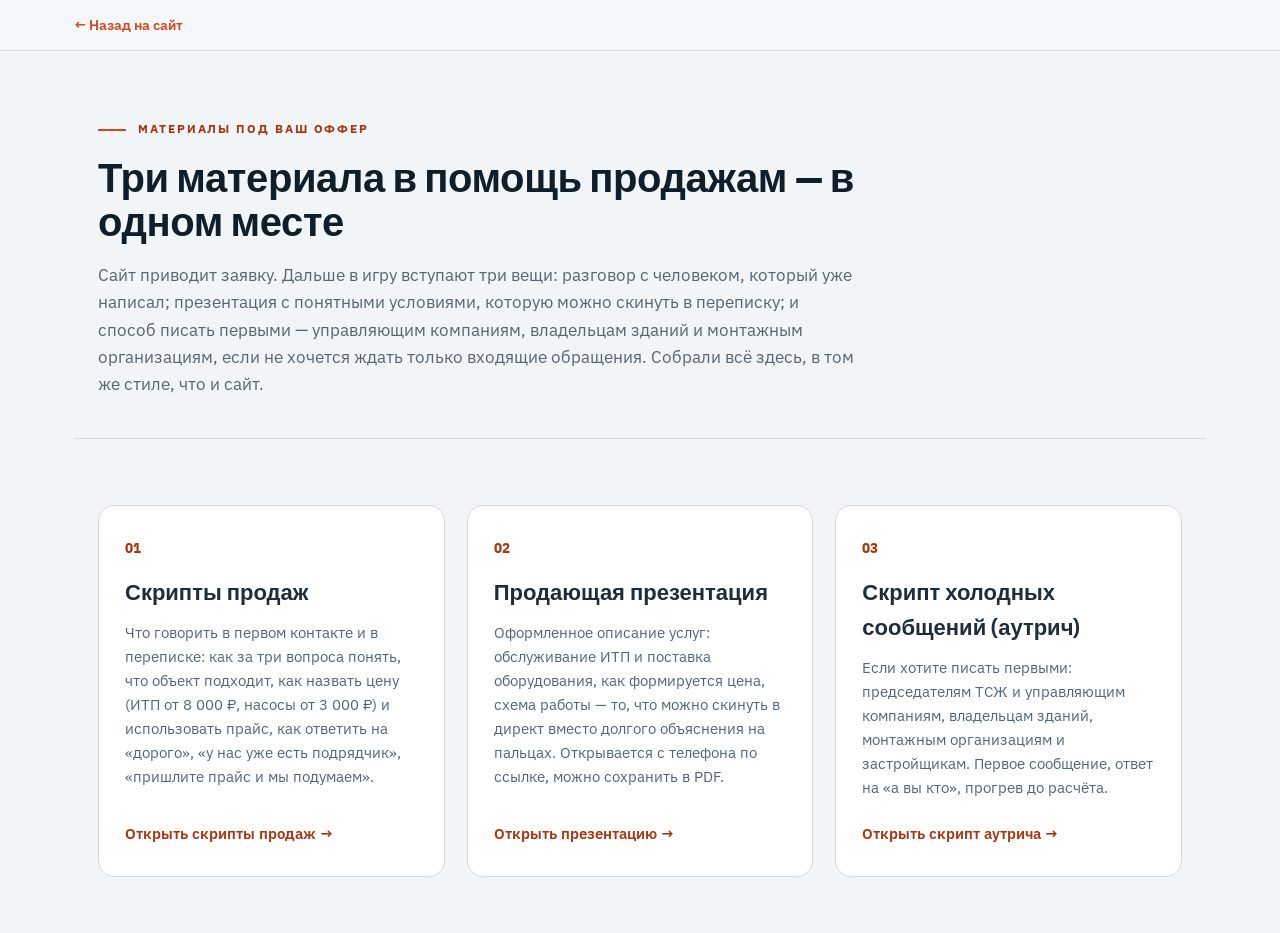
==== commit 7bab1913: "redesign: engineering-drawing concept, new type and layout, mobile table fix" ====
--- a/materials.html
+++ b/materials.html
@@ -8,7 +8,7 @@
 <link rel="icon" href="img/favicon.svg" type="image/svg+xml">
 <link rel="preconnect" href="https://fonts.googleapis.com">
 <link rel="preconnect" href="https://fonts.gstatic.com" crossorigin>
-<link href="https://fonts.googleapis.com/css2?family=Manrope:wght@600;700;800&family=Inter:wght@400;500;600;700&display=swap" rel="stylesheet">
+<link href="https://fonts.googleapis.com/css2?family=IBM+Plex+Mono:wght@500;600&family=IBM+Plex+Sans+Condensed:wght@600;700&family=IBM+Plex+Sans:wght@400;500;600&display=swap" rel="stylesheet">
 <link rel="stylesheet" href="styles.css">
 <link rel="stylesheet" href="materials.css">
 </head>
--- a/styles.css
+++ b/styles.css
@@ -1,18 +1,18 @@
 :root {
-  --clr-bg: #f5f8fb;
-  --clr-bg-alt: #eaf0f6;
+  --clr-bg: #f2f5f7;
+  --clr-bg-alt: #e8edf1;
   --clr-surface: #ffffff;
-  --clr-ink: #0f1f33;
-  --clr-text: #25364a;
-  --clr-text-soft: #5d6b7d;
-  --clr-line: #d9e2ec;
-  --clr-accent: #1466b8;
-  --clr-accent-dark: #0e4c8f;
-  --clr-accent-soft: #e6f0fb;
+  --clr-ink: #0f1e2b;
+  --clr-text: #1f2d3a;
+  --clr-text-soft: #566574;
+  --clr-line: #d3dbe1;
+  --clr-accent: #d9461b;
+  --clr-accent-dark: #ab340f;
+  --clr-accent-soft: #fce9e2;
   --radius: 16px;
   --shadow: 0 18px 44px rgba(15, 40, 80, 0.09);
-  --ff-head: 'Manrope', 'Segoe UI', sans-serif;
-  --ff-body: 'Inter', sans-serif;
+  --ff-head: 'IBM Plex Sans Condensed', 'Arial Narrow', sans-serif;
+  --ff-body: 'IBM Plex Sans', system-ui, sans-serif;
 }
 
 * { box-sizing: border-box; margin: 0; padding: 0; }
@@ -402,3 +402,5 @@
 .ptable__h td { font-family: var(--ff-head); font-weight: 800; color: var(--clr-ink) !important; padding-top: 22px; border-bottom: 2px solid var(--clr-ink); text-align: left !important; }
 @media (max-width: 1100px) { .incl { grid-template-columns: 1fr; } }
 @media (max-width: 900px) { .srv-grid--4 { grid-template-columns: 1fr; } }
+
+h1, h2, h3, h4 { font-weight: 700; letter-spacing: -0.01em; }
--- a/materials.css
+++ b/materials.css
@@ -262,4 +262,4 @@
   .hub-grid { grid-template-columns: 1fr; }
 }
 
-.doc-section h2, .doc-hero h1, .pitch h1 { font-weight: 800; }
+.doc-section h2, .doc-hero h1, .pitch h1 { font-weight: 700; }
